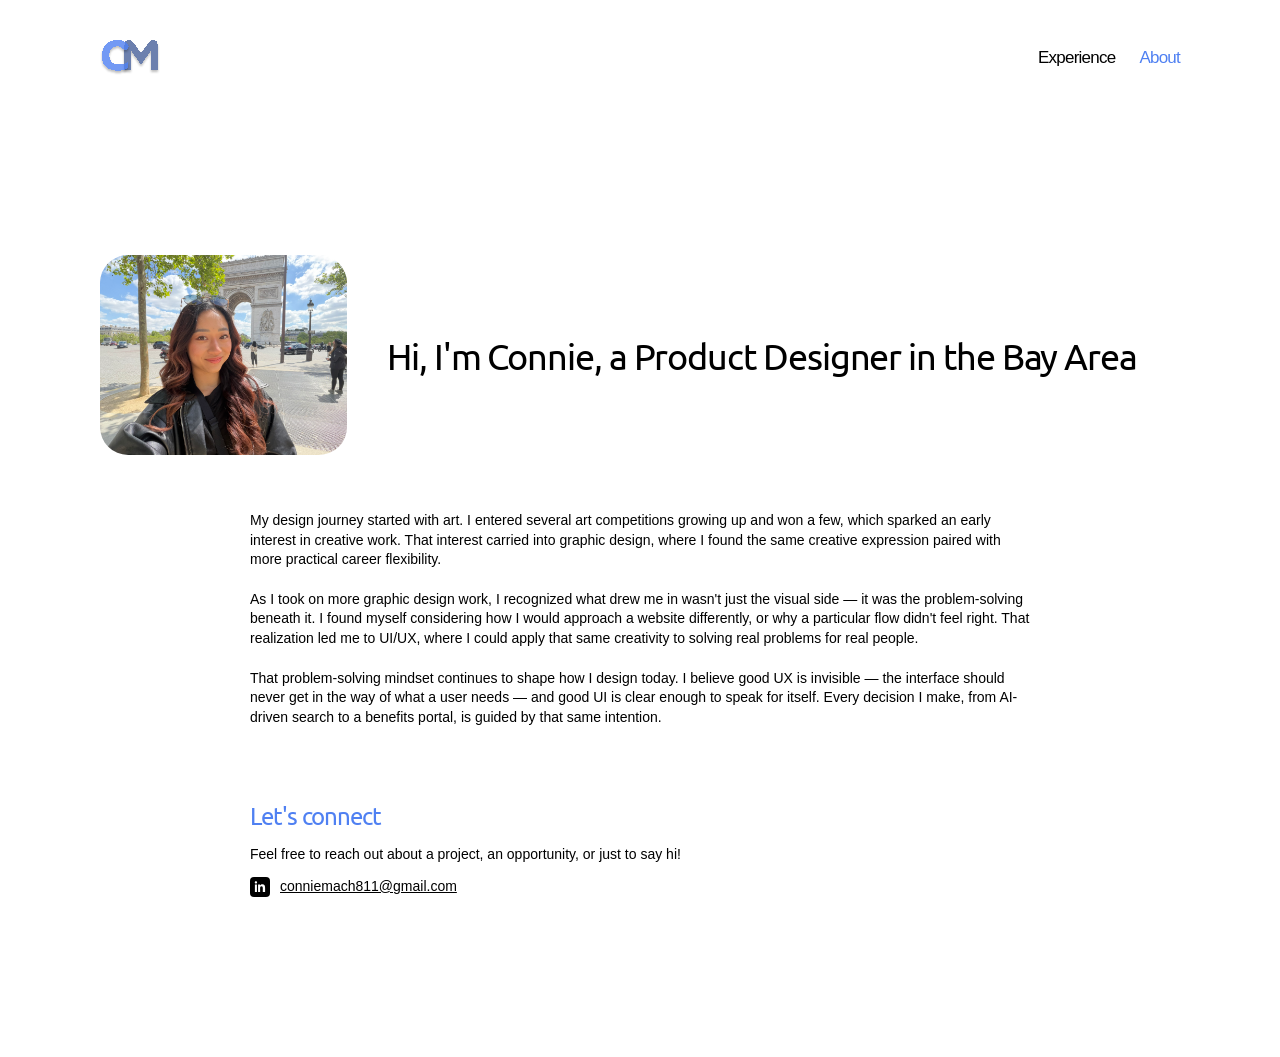
==== about.html @ 18883da5 "Add About page Intro with profile photo, bio paragraphs, and a connect section, matching the Figma /" ====
<!doctype html>
<html lang="en">
<head>
<meta charset="utf-8">
<meta name="viewport" content="width=device-width, initial-scale=1">
<title>About — Connie Mach</title>
<link rel="preconnect" href="https://fonts.googleapis.com">
<link rel="preconnect" href="https://fonts.gstatic.com" crossorigin>
<link href="https://fonts.googleapis.com/css2?family=Ubuntu:wght@400;500&display=swap" rel="stylesheet">
<link rel="stylesheet" href="design-system/tokens.css">
<link rel="stylesheet" href="design-system/components.css">
</head>
<body>

<site-nav active="about"></site-nav>

<main class="page">
  <section class="about-intro">
    <img class="about-intro__photo" src="assets/images/profile-photo.jpg" alt="Connie Mach">
    <h1 class="text-display">Hi, I'm Connie, a Product Designer in the Bay Area</h1>
  </section>

  <section class="about-body">
    <p class="text-body">My design journey started with art. I entered several art competitions growing up and won a few, which sparked an early interest in creative work. That interest carried into graphic design, where I found the same creative expression paired with more practical career flexibility.</p>
    <p class="text-body">As I took on more graphic design work, I recognized what drew me in wasn't just the visual side — it was the problem-solving beneath it. I found myself considering how I would approach a website differently, or why a particular flow didn't feel right. That realization led me to UI/UX, where I could apply that same creativity to solving real problems for real people.</p>
    <p class="text-body">That problem-solving mindset continues to shape how I design today. I believe good UX is invisible — the interface should never get in the way of what a user needs — and good UI is clear enough to speak for itself. Every decision I make, from AI-driven search to a benefits portal, is guided by that same intention.</p>
  </section>

  <section class="about-connect">
    <h2 class="text-heading2">Let's connect</h2>
    <p class="text-body">Feel free to reach out about a project, an opportunity, or just to say hi!</p>
    <div class="about-connect__row">
      <svg width="20" height="20" viewBox="0 0 20 20" fill="none" xmlns="http://www.w3.org/2000/svg">
        <rect width="20" height="20" rx="4" fill="#000"/>
        <path d="M6.94 7.5H4.9V15.1H6.94V7.5ZM5.92 6.6C6.58 6.6 7.1 6.08 7.1 5.42C7.1 4.76 6.58 4.24 5.92 4.24C5.27 4.24 4.75 4.76 4.75 5.42C4.75 6.08 5.27 6.6 5.92 6.6ZM15.1 15.1V10.94C15.1 8.9 14.65 7.34 12.27 7.34C11.13 7.34 10.36 7.96 10.05 8.55H10.02V7.5H8.08V15.1H10.12V11.29C10.12 10.29 10.31 9.32 11.55 9.32C12.77 9.32 12.79 10.46 12.79 11.35V15.1H15.1Z" fill="white"/>
      </svg>
      <a href="mailto:conniemach811@gmail.com" class="text-body">conniemach811@gmail.com</a>
    </div>
  </section>
</main>

<script src="design-system/components.js"></script>
</body>
</html>
---- design-system/tokens.css ----
:root {
  /* Colors */
  --color-bg: #FFFFFF;
  --color-text: #000000;
  --color-text-caption: #6B6B6B;
  --color-accent: #4F80F2;
  --color-accent-dark: #2E4A8C;
  --color-border-subtle: rgba(79, 128, 242, 0.2);
  --color-border-hover: rgba(46, 74, 140, 0.4);
  --color-card-bg: rgba(255, 255, 255, 0.1);

  /* Typography */
  --font-display: 'Ubuntu', sans-serif;
  --font-body: -apple-system, 'Avenir Next', 'Avenir', 'Helvetica Neue', sans-serif;

  --text-display-size: 36px;
  --text-display-line-height: 125%;
  --text-display-tracking: -1.08px;

  --text-body-size: 14px;
  --text-body-line-height: 140%;

  --text-link1-size: 24px;
  --text-link1-line-height: 103%;
  --text-link1-tracking: -1.08px;

  --text-link2-size: 16px;
  --text-link2-line-height: 103%;
  --text-link2-tracking: -0.72px;

  --text-caption-size: 14px;
  --text-caption-line-height: 125%;
  --text-caption-tracking: 0.28px;

  /* Spacing */
  --space-page-x: 100px;
  --space-section-gap: 40px;
  --space-hero-top: 240px;
  --space-hero-bottom: 120px;

  /* Radius / shadow */
  --radius-card: 20px;
  --radius-pill: 100px;
  --shadow-card: 0 0 8px 0 rgba(79, 128, 242, 0.15);
  --shadow-card-hover: 0 4px 8px 0 rgba(46, 74, 140, 0.25);

  --content-max-width: 1500px;
}
---- design-system/components.css ----
/* ---- base / reset ---- */
* { box-sizing: border-box; }
html, body {
  margin: 0;
  padding: 0;
  background: var(--color-bg);
  color: var(--color-text);
  font-family: var(--font-body);
}

/* ---- typography ---- */
.text-display {
  font-family: var(--font-display);
  font-size: var(--text-display-size);
  line-height: var(--text-display-line-height);
  letter-spacing: var(--text-display-tracking);
  font-weight: 400;
  margin: 0;
}

.text-body {
  font-family: var(--font-body);
  font-size: var(--text-body-size);
  line-height: var(--text-body-line-height);
  font-weight: 400;
  margin: 0;
  color: var(--color-text);
}

.text-caption {
  font-family: var(--font-body);
  font-size: var(--text-caption-size);
  line-height: var(--text-caption-line-height);
  letter-spacing: var(--text-caption-tracking);
  font-weight: 400;
  color: var(--color-text-caption);
  margin: 0;
}

.text-link1 {
  font-family: var(--font-body);
  font-size: var(--text-link1-size);
  line-height: var(--text-link1-line-height);
  letter-spacing: var(--text-link1-tracking);
  font-weight: 400;
}

.accent {
  color: var(--color-accent);
}

.text-heading2 {
  font-family: var(--font-display);
  font-size: 24px;
  line-height: 140%;
  letter-spacing: -1.08px;
  font-weight: 400;
  color: var(--color-accent);
  margin: 0;
}

/* ---- about ---- */
.about-intro {
  width: 100%;
  padding-top: 180px;
  display: flex;
  align-items: center;
  gap: 40px;
}

.about-intro__photo {
  width: 247px;
  height: 200px;
  border-radius: 28px;
  object-fit: cover;
  flex-shrink: 0;
}

.about-body {
  width: 100%;
  max-width: 780px;
  padding: 56px 0 0;
  display: flex;
  flex-direction: column;
  gap: 20px;
}

.about-connect {
  width: 100%;
  max-width: 780px;
  padding: 72px 0 160px;
  display: flex;
  flex-direction: column;
  gap: 12px;
}

.about-connect__row {
  display: flex;
  align-items: center;
  gap: 10px;
}

.about-connect__row img {
  width: 20px;
  height: 20px;
}

/* ---- page shell ---- */
.page {
  width: 1280px;
  max-width: 100%;
  margin: 0 auto;
  padding: 0 var(--space-page-x);
  display: flex;
  flex-direction: column;
  align-items: center;
}

/* ---- nav ---- */
site-nav {
  display: block;
  width: 100%;
}

.nav {
  width: 100%;
  max-width: 1280px;
  margin: 0 auto;
  padding: 40px var(--space-page-x) 0;
  display: flex;
  align-items: center;
  justify-content: space-between;
  box-sizing: border-box;
}

.nav__logo {
  display: flex;
  align-items: center;
}

.nav__logo img {
  height: 35px;
  width: auto;
  display: block;
}

.nav__links {
  display: flex;
  align-items: center;
  gap: 24px;
  list-style: none;
  margin: 0;
  padding: 0;
}

.nav__links a {
  font-family: var(--font-body);
  font-size: 17px;
  line-height: 103%;
  letter-spacing: -0.765px;
  font-weight: 400;
  color: var(--color-text);
  text-decoration: none;
}

.nav__links a:hover {
  color: var(--color-accent);
}

.nav__links a.is-active {
  color: var(--color-accent);
}

/* ---- button ---- */
.btn {
  display: inline-flex;
  align-items: center;
  justify-content: center;
  padding: 10px 20px;
  border-radius: var(--radius-pill);
  border: 1px solid var(--color-text);
  background: var(--color-bg);
  color: var(--color-text);
  font-family: var(--font-body);
  font-size: 16px;
  font-weight: 500;
  cursor: pointer;
  text-decoration: none;
  transition: background 0.2s ease, color 0.2s ease;
}

.btn:hover {
  background: var(--color-text);
  color: var(--color-bg);
}

/* ---- project card ---- */
.project-grid {
  width: 100%;
  display: flex;
  flex-direction: column;
  gap: var(--space-section-gap);
}

.project-row {
  display: flex;
  justify-content: space-between;
  align-items: flex-start;
  align-self: stretch;
  gap: var(--space-section-gap);
}

.project-card {
  display: flex;
  flex-direction: column;
  align-items: flex-start;
  gap: 28px;
  width: 520px;
  max-width: 1500px;
  padding: 24px;
  border-radius: var(--radius-card);
  border: 1px solid var(--color-border-subtle);
  background: var(--color-card-bg);
  box-shadow: var(--shadow-card);
  text-decoration: none;
  color: inherit;
  transition: border-color 0.25s ease, box-shadow 0.25s ease, transform 0.25s ease;
}

.project-card:hover {
  border-color: var(--color-border-hover);
  box-shadow: var(--shadow-card-hover);
  transform: translateY(-2px);
}

.project-card__tag {
  font-family: var(--font-body);
  font-size: var(--text-caption-size);
  line-height: var(--text-caption-line-height);
  letter-spacing: var(--text-caption-tracking);
  color: var(--color-text-caption);
}

.project-card__title {
  font-family: var(--font-body);
  font-size: var(--text-link1-size);
  line-height: var(--text-link1-line-height);
  letter-spacing: var(--text-link1-tracking);
  font-weight: 400;
  color: var(--color-text);
  margin: 0;
}

.project-card__image {
  width: 100%;
  border-radius: 12px;
  display: block;
  object-fit: cover;
}

/* ---- case study ---- */
.case-hero {
  width: 100%;
  padding-top: 180px;
  display: flex;
  flex-direction: column;
  gap: 24px;
}

.case-hero__eyebrow {
  font-family: var(--font-body);
  font-size: var(--text-caption-size);
  color: var(--color-text-caption);
}

.case-hero__title {
  font-family: var(--font-display);
  font-size: var(--text-display-size);
  line-height: var(--text-display-line-height);
  letter-spacing: var(--text-display-tracking);
  font-weight: 400;
  margin: 0;
}

.case-hero__image {
  width: 100%;
  max-height: 460px;
  object-fit: cover;
  object-position: top;
  border-radius: 12px;
  background: #fafafa;
}

.case-summary {
  width: 100%;
  display: flex;
  justify-content: space-between;
  align-items: flex-start;
  gap: 48px;
  padding: 48px 0;
  border-bottom: 1px solid rgba(0, 0, 0, 0.08);
}

.case-summary__intro {
  max-width: 620px;
}

.case-summary__meta {
  display: flex;
  gap: 48px;
  flex-shrink: 0;
}

.case-summary__meta-item h4 {
  font-family: var(--font-body);
  font-size: var(--text-caption-size);
  color: var(--color-text-caption);
  font-weight: 400;
  margin: 0 0 6px;
}

.case-summary__meta-item p {
  font-family: var(--font-body);
  font-size: var(--text-body-size);
  font-weight: 500;
  margin: 0;
  max-width: 160px;
}

.case-section {
  width: 100%;
  max-width: 780px;
  padding: 56px 0 0;
}

.case-section__heading {
  font-family: var(--font-body);
  font-size: 22px;
  font-weight: 500;
  margin: 0 0 16px;
  display: flex;
  align-items: center;
  gap: 8px;
}

.case-section__heading .accent {
  font-weight: 500;
}

.case-section p {
  font-family: var(--font-body);
  font-size: var(--text-body-size);
  line-height: var(--text-body-line-height);
  color: var(--color-text);
  margin: 0;
}

.case-columns {
  width: 100%;
  max-width: var(--content-max-width);
  padding: 56px 0 0;
  display: flex;
  gap: 32px;
}

.case-columns__col {
  flex: 1;
}

.case-columns__col h4 {
  font-family: var(--font-body);
  font-size: var(--text-caption-size);
  color: var(--color-text-caption);
  font-weight: 400;
  margin: 0 0 8px;
}

.case-columns__col p {
  font-family: var(--font-body);
  font-size: var(--text-body-size);
  line-height: var(--text-body-line-height);
  margin: 0;
}

.case-gallery {
  width: 100%;
  padding: 40px 0 120px;
}

.case-gallery img {
  width: 100%;
  border-radius: 12px;
  display: block;
}

.pagination {
  display: flex;
  align-items: center;
  gap: 4px;
  list-style: none;
  margin: 32px 0 0;
  padding: 0;
}

.pagination li {
  width: 32px;
  height: 32px;
  display: flex;
  align-items: center;
  justify-content: center;
  border-radius: 100px;
  font-family: var(--font-body);
  font-size: 14px;
  color: var(--color-text-caption);
}

.pagination li.is-active {
  background: var(--color-text);
  color: var(--color-bg);
}

/* ---- footer ---- */
.footer {
  width: 100%;
  background: #000;
  color: #fff;
  padding: 60px var(--space-page-x);
  box-sizing: border-box;
}
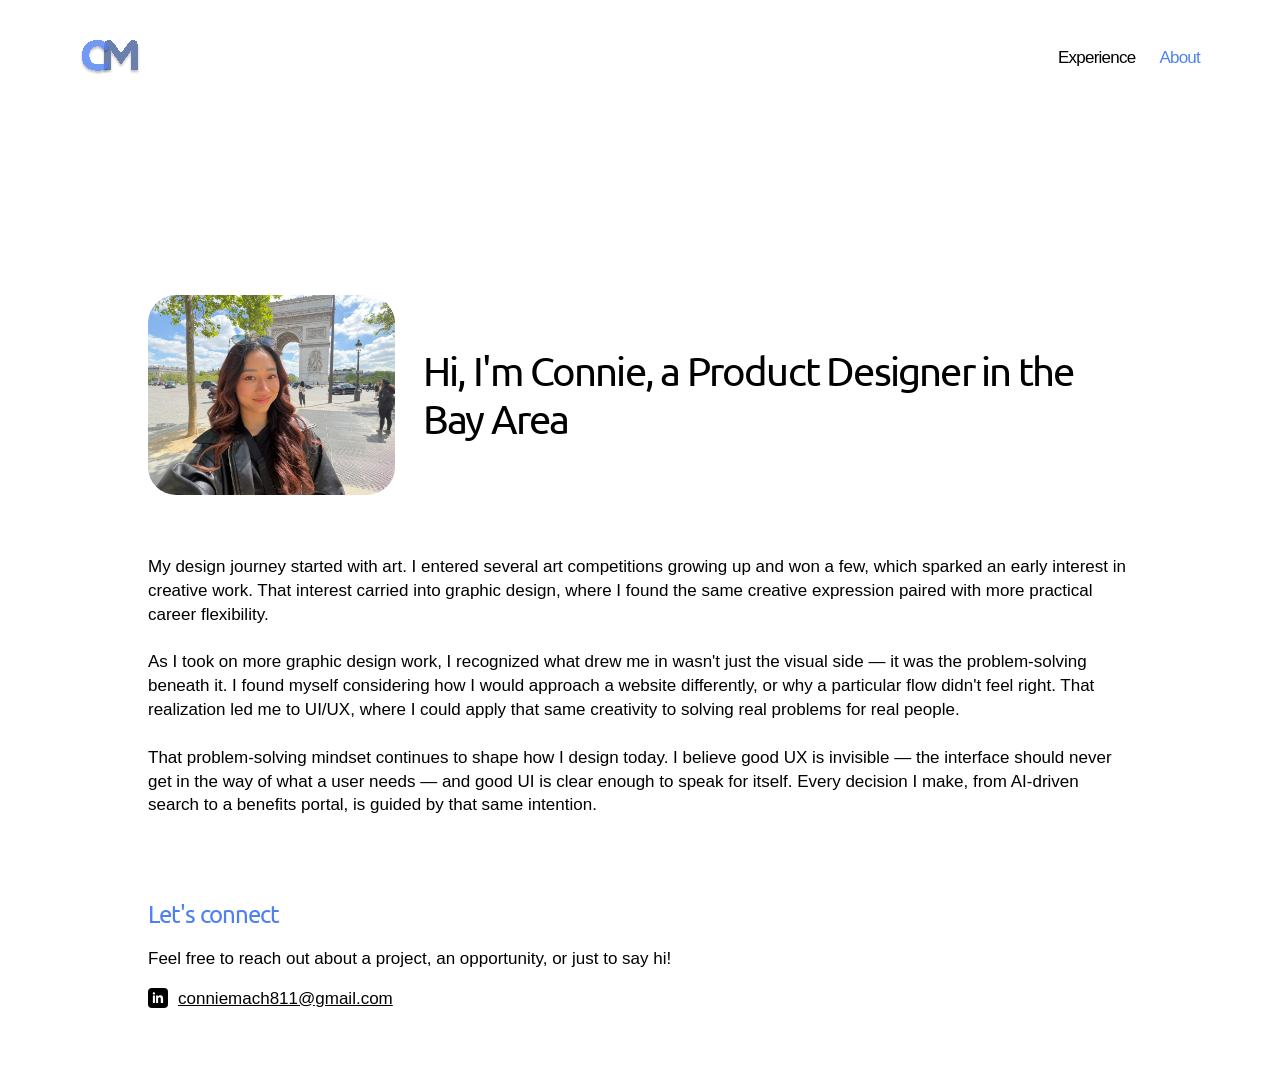
==== commit 73adbf0d: "QA pass: match layout, typography, and color tokens to Figma Deep pixel-perfect audit against Figma " ====
--- a/about.html
+++ b/about.html
@@ -12,9 +12,9 @@
 </head>
 <body>
 
-<site-nav active="about"></site-nav>
+<site-nav active="about" class="nav--inner"></site-nav>
 
-<main class="page">
+<main class="page page--wide">
   <section class="about-intro">
     <img class="about-intro__photo" src="assets/images/profile-photo.jpg" alt="Connie Mach">
     <h1 class="text-display">Hi, I'm Connie, a Product Designer in the Bay Area</h1>
--- a/design-system/tokens.css
+++ b/design-system/tokens.css
@@ -2,7 +2,8 @@
   /* Colors */
   --color-bg: #FFFFFF;
   --color-text: #000000;
-  --color-text-caption: #6B6B6B;
+  --color-text-caption: #6D7075;
+  --color-text-inactive: #8892A9;
   --color-accent: #4F80F2;
   --color-accent-dark: #2E4A8C;
   --color-border-subtle: rgba(79, 128, 242, 0.2);
@@ -13,16 +14,20 @@
   --font-display: 'Ubuntu', sans-serif;
   --font-body: -apple-system, 'Avenir Next', 'Avenir', 'Helvetica Neue', sans-serif;
 
-  --text-display-size: 36px;
-  --text-display-line-height: 125%;
-  --text-display-tracking: -1.08px;
+  --text-display-size: 40px;
+  --text-display-line-height: 120%;
+  --text-display-tracking: -1.8px;
 
-  --text-body-size: 14px;
+  --text-body-size: 17px;
   --text-body-line-height: 140%;
 
-  --text-link1-size: 24px;
+  --text-link1-size: 17px;
   --text-link1-line-height: 103%;
-  --text-link1-tracking: -1.08px;
+  --text-link1-tracking: -0.765px;
+
+  --text-heading-size: 32px;
+  --text-heading-line-height: 120%;
+  --text-heading-tracking: -1.44px;
 
   --text-link2-size: 16px;
   --text-link2-line-height: 103%;
@@ -41,7 +46,7 @@
   /* Radius / shadow */
   --radius-card: 20px;
   --radius-pill: 100px;
-  --shadow-card: 0 0 8px 0 rgba(79, 128, 242, 0.15);
+  --shadow-card: 0 0 8px 0 rgba(79, 128, 242, 0.10);
   --shadow-card-hover: 0 4px 8px 0 rgba(46, 74, 140, 0.25);
 
   --content-max-width: 1500px;
--- a/design-system/components.css
+++ b/design-system/components.css
@@ -59,13 +59,105 @@
   margin: 0;
 }
 
+/* ---- resume / experience ---- */
+.resume-header {
+  width: 100%;
+  padding-top: 200px;
+  display: flex;
+  flex-direction: column;
+  gap: 16px;
+}
+
+.resume-header__top {
+  display: flex;
+  justify-content: space-between;
+  align-items: baseline;
+  width: 100%;
+}
+
+.resume-header__name {
+  font-family: var(--font-display);
+  font-size: var(--text-display-size);
+  line-height: var(--text-display-line-height);
+  letter-spacing: var(--text-display-tracking);
+  font-weight: 400;
+  margin: 0;
+}
+
+.resume-header__links {
+  display: flex;
+  gap: 24px;
+}
+
+.resume-header__links a {
+  font-family: var(--font-body);
+  font-size: 16px;
+  font-weight: 500;
+  color: var(--color-accent);
+  text-decoration: underline;
+}
+
+.resume-header__intro {
+  max-width: 720px;
+  color: var(--color-text-caption);
+}
+
+.resume-list {
+  width: 100%;
+  max-width: 900px;
+  padding: 48px 0 20px;
+  display: flex;
+  flex-direction: column;
+  gap: 48px;
+}
+
+.resume-role__top {
+  display: flex;
+  justify-content: space-between;
+  align-items: baseline;
+  margin-bottom: 12px;
+}
+
+.resume-role__title {
+  font-family: var(--font-body);
+  font-size: 18px;
+  font-weight: 500;
+  color: var(--color-accent);
+}
+
+.resume-role__title .company {
+  color: var(--color-accent);
+}
+
+.resume-role__dates {
+  font-family: var(--font-body);
+  font-size: var(--text-caption-size);
+  color: var(--color-text-caption);
+  white-space: nowrap;
+}
+
+.resume-role ul {
+  margin: 0;
+  padding-left: 20px;
+  display: flex;
+  flex-direction: column;
+  gap: 8px;
+}
+
+.resume-role li {
+  font-family: var(--font-body);
+  font-size: var(--text-body-size);
+  line-height: var(--text-body-line-height);
+  color: var(--color-text);
+}
+
 /* ---- about ---- */
 .about-intro {
   width: 100%;
-  padding-top: 180px;
-  display: flex;
-  align-items: center;
-  gap: 40px;
+  padding: 200px 0 20px;
+  display: flex;
+  align-items: center;
+  gap: 28px;
 }
 
 .about-intro__photo {
@@ -78,20 +170,18 @@
 
 .about-body {
   width: 100%;
-  max-width: 780px;
-  padding: 56px 0 0;
-  display: flex;
-  flex-direction: column;
-  gap: 20px;
+  padding: 40px 0;
+  display: flex;
+  flex-direction: column;
+  gap: 24px;
 }
 
 .about-connect {
   width: 100%;
-  max-width: 780px;
-  padding: 72px 0 160px;
-  display: flex;
-  flex-direction: column;
-  gap: 12px;
+  padding: 40px 0 80px;
+  display: flex;
+  flex-direction: column;
+  gap: 16px;
 }
 
 .about-connect__row {
@@ -113,7 +203,25 @@
   padding: 0 var(--space-page-x);
   display: flex;
   flex-direction: column;
-  align-items: center;
+  align-items: flex-start;
+}
+
+/* /about, /projects, /experience use a wider side inset than Home */
+.page--wide {
+  --space-page-x: 148px;
+}
+
+/* /projects: spacing between top-level blocks comes from one uniform gap
+   instead of each section owning its own top padding */
+.page--gap-lg {
+  gap: 80px;
+  padding-bottom: 100px;
+}
+
+/* Home: gap between hero and each project-card row, plus bottom breathing room */
+.page--gap-md {
+  gap: 40px;
+  padding-bottom: 100px;
 }
 
 /* ---- nav ---- */
@@ -122,11 +230,16 @@
   width: 100%;
 }
 
+/* /about, /projects, /experience use a narrower nav inset than Home */
+site-nav.nav--inner {
+  --space-page-x: 80px;
+}
+
 .nav {
   width: 100%;
   max-width: 1280px;
   margin: 0 auto;
-  padding: 40px var(--space-page-x) 0;
+  padding: 40px var(--space-page-x) 20px;
   display: flex;
   align-items: center;
   justify-content: space-between;
@@ -155,9 +268,9 @@
 
 .nav__links a {
   font-family: var(--font-body);
-  font-size: 17px;
-  line-height: 103%;
-  letter-spacing: -0.765px;
+  font-size: var(--text-link1-size);
+  line-height: var(--text-link1-line-height);
+  letter-spacing: var(--text-link1-tracking);
   font-weight: 400;
   color: var(--color-text);
   text-decoration: none;
@@ -233,43 +346,58 @@
   transform: translateY(-2px);
 }
 
+.project-card__text {
+  display: flex;
+  flex-direction: column;
+  gap: 8px;
+  width: 100%;
+}
+
 .project-card__tag {
+  font-family: var(--font-body);
+  font-size: var(--text-link1-size);
+  line-height: var(--text-link1-line-height);
+  letter-spacing: var(--text-link1-tracking);
+  color: var(--color-text-caption);
+}
+
+.project-card__title {
+  font-family: var(--font-display);
+  font-size: var(--text-heading-size);
+  line-height: var(--text-heading-line-height);
+  letter-spacing: var(--text-heading-tracking);
+  font-weight: 400;
+  color: var(--color-text);
+  margin: 0;
+}
+
+.project-card__image {
+  width: 100%;
+  border-radius: 12px;
+  display: block;
+  object-fit: cover;
+}
+
+/* ---- case study ---- */
+.case-hero {
+  width: 100%;
+  padding-top: 180px;
+  display: flex;
+  flex-direction: column;
+  gap: 20px;
+}
+
+.case-hero__heading {
+  display: flex;
+  flex-direction: column;
+  gap: 4px;
+}
+
+.case-hero__eyebrow {
   font-family: var(--font-body);
   font-size: var(--text-caption-size);
   line-height: var(--text-caption-line-height);
   letter-spacing: var(--text-caption-tracking);
-  color: var(--color-text-caption);
-}
-
-.project-card__title {
-  font-family: var(--font-body);
-  font-size: var(--text-link1-size);
-  line-height: var(--text-link1-line-height);
-  letter-spacing: var(--text-link1-tracking);
-  font-weight: 400;
-  color: var(--color-text);
-  margin: 0;
-}
-
-.project-card__image {
-  width: 100%;
-  border-radius: 12px;
-  display: block;
-  object-fit: cover;
-}
-
-/* ---- case study ---- */
-.case-hero {
-  width: 100%;
-  padding-top: 180px;
-  display: flex;
-  flex-direction: column;
-  gap: 24px;
-}
-
-.case-hero__eyebrow {
-  font-family: var(--font-body);
-  font-size: var(--text-caption-size);
   color: var(--color-text-caption);
 }
 
@@ -284,10 +412,10 @@
 
 .case-hero__image {
   width: 100%;
-  max-height: 460px;
+  height: 400px;
   object-fit: cover;
   object-position: top;
-  border-radius: 12px;
+  border-radius: 20px;
   background: #fafafa;
 }
 
@@ -296,24 +424,40 @@
   display: flex;
   justify-content: space-between;
   align-items: flex-start;
-  gap: 48px;
-  padding: 48px 0;
-  border-bottom: 1px solid rgba(0, 0, 0, 0.08);
+  gap: 28px;
+  padding-top: 40px;
 }
 
 .case-summary__intro {
-  max-width: 620px;
+  max-width: 580px;
+  font-family: var(--font-display);
+  font-size: 24px;
+  line-height: 140%;
+  letter-spacing: -1.08px;
+  font-weight: 400;
+  color: var(--color-text);
+  margin: 0;
 }
 
 .case-summary__meta {
   display: flex;
-  gap: 48px;
+  gap: 28px;
   flex-shrink: 0;
 }
 
+.case-divider {
+  width: 100%;
+  height: 1px;
+  border: none;
+  background: rgba(0, 0, 0, 0.08);
+  margin: 0;
+}
+
 .case-summary__meta-item h4 {
   font-family: var(--font-body);
   font-size: var(--text-caption-size);
+  line-height: var(--text-caption-line-height);
+  letter-spacing: var(--text-caption-tracking);
   color: var(--color-text-caption);
   font-weight: 400;
   margin: 0 0 6px;
@@ -321,22 +465,29 @@
 
 .case-summary__meta-item p {
   font-family: var(--font-body);
-  font-size: var(--text-body-size);
-  font-weight: 500;
+  font-size: var(--text-caption-size);
+  line-height: var(--text-caption-line-height);
+  letter-spacing: var(--text-caption-tracking);
+  font-weight: 400;
   margin: 0;
   max-width: 160px;
 }
 
 .case-section {
   width: 100%;
-  max-width: 780px;
-  padding: 56px 0 0;
+  padding: 20px 0;
+}
+
+.case-section--results .case-section__heading {
+  margin-bottom: 20px;
 }
 
 .case-section__heading {
-  font-family: var(--font-body);
-  font-size: 22px;
-  font-weight: 500;
+  font-family: var(--font-display);
+  font-size: var(--text-heading-size);
+  line-height: var(--text-heading-line-height);
+  letter-spacing: var(--text-heading-tracking);
+  font-weight: 400;
   margin: 0 0 16px;
   display: flex;
   align-items: center;
@@ -344,7 +495,7 @@
 }
 
 .case-section__heading .accent {
-  font-weight: 500;
+  font-weight: 400;
 }
 
 .case-section p {
@@ -355,12 +506,53 @@
   margin: 0;
 }
 
+.case-process {
+  width: 100%;
+  padding: 60px 0 40px;
+}
+
+.case-process .case-section__heading {
+  margin-bottom: 28px;
+}
+
+.case-process__row {
+  display: flex;
+  align-items: flex-start;
+  gap: 48px;
+}
+
+.case-process__text {
+  flex: 1;
+  max-width: 580px;
+}
+
+.case-process__video-placeholder {
+  flex-shrink: 0;
+  width: 400px;
+  height: 250px;
+  border-radius: 12px;
+  background: #f2f2f2;
+  border: 1px dashed rgba(0, 0, 0, 0.2);
+  display: flex;
+  align-items: center;
+  justify-content: center;
+  color: var(--color-text-caption);
+  font-family: var(--font-body);
+  font-size: var(--text-caption-size);
+}
+
 .case-columns {
   width: 100%;
   max-width: var(--content-max-width);
-  padding: 56px 0 0;
-  display: flex;
-  gap: 32px;
+  padding: 0;
+  display: flex;
+  flex-direction: column;
+  gap: 28px;
+}
+
+.case-columns__row {
+  display: flex;
+  gap: 48px;
 }
 
 .case-columns__col {
@@ -370,6 +562,8 @@
 .case-columns__col h4 {
   font-family: var(--font-body);
   font-size: var(--text-caption-size);
+  line-height: var(--text-caption-line-height);
+  letter-spacing: var(--text-caption-tracking);
   color: var(--color-text-caption);
   font-weight: 400;
   margin: 0 0 8px;
@@ -383,40 +577,41 @@
 }
 
 .case-gallery {
-  width: 100%;
-  padding: 40px 0 120px;
+  /* bleeds past the page's 148px side padding to reach the frame edge */
+  width: calc(100% + 296px);
+  margin: 0 -148px;
+  padding: 0;
 }
 
 .case-gallery img {
   width: 100%;
-  border-radius: 12px;
   display: block;
 }
 
 .pagination {
   display: flex;
   align-items: center;
-  gap: 4px;
+  gap: 10px;
   list-style: none;
   margin: 32px 0 0;
-  padding: 0;
+  padding: 4px 16px;
+  border-radius: 40px;
+  background: rgba(255, 255, 255, 0.10);
+  box-shadow: 0 0 12px 0 rgba(0, 0, 0, 0.08);
 }
 
 .pagination li {
-  width: 32px;
-  height: 32px;
-  display: flex;
-  align-items: center;
-  justify-content: center;
-  border-radius: 100px;
-  font-family: var(--font-body);
-  font-size: 14px;
-  color: var(--color-text-caption);
+  padding: 4px 8px;
+  font-family: var(--font-body);
+  font-size: var(--text-link1-size);
+  line-height: var(--text-link1-line-height);
+  letter-spacing: var(--text-link1-tracking);
+  text-align: center;
+  color: var(--color-text-inactive);
 }
 
 .pagination li.is-active {
-  background: var(--color-text);
-  color: var(--color-bg);
+  color: var(--color-text);
 }
 
 /* ---- footer ---- */
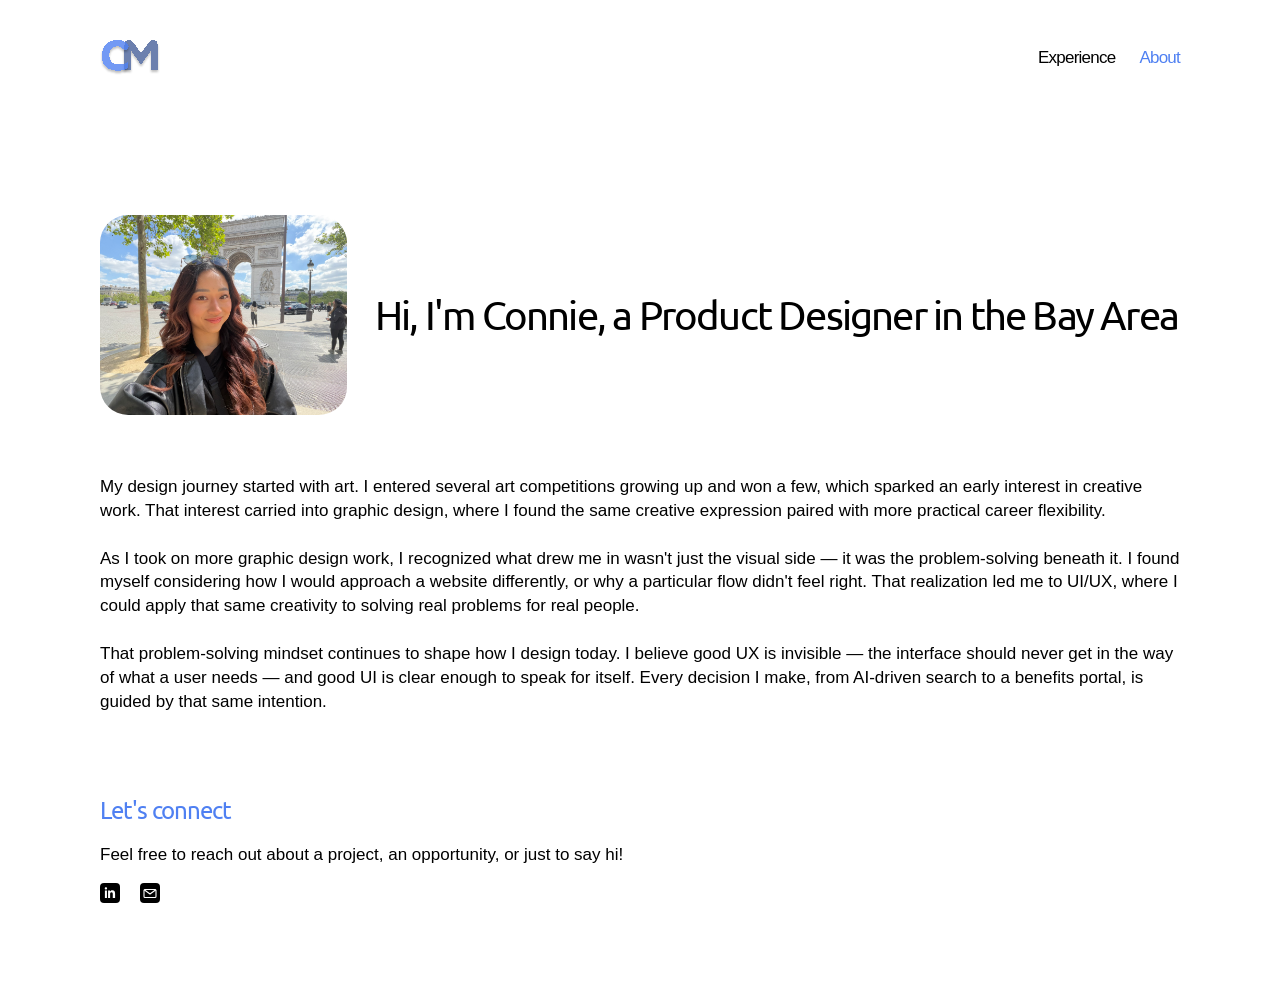
==== commit 8128db02: "Add icon CTAs with tooltips, scroll-reveal, and spacing/type polish Replace text links with icon bad" ====
--- a/about.html
+++ b/about.html
@@ -12,29 +12,37 @@
 </head>
 <body>
 
-<site-nav active="about" class="nav--inner"></site-nav>
+<site-nav active="about"></site-nav>
 
-<main class="page page--wide">
-  <section class="about-intro">
+<main class="page">
+  <section class="about-intro reveal">
     <img class="about-intro__photo" src="assets/images/profile-photo.jpg" alt="Connie Mach">
     <h1 class="text-display">Hi, I'm Connie, a Product Designer in the Bay Area</h1>
   </section>
 
-  <section class="about-body">
+  <section class="about-body reveal">
     <p class="text-body">My design journey started with art. I entered several art competitions growing up and won a few, which sparked an early interest in creative work. That interest carried into graphic design, where I found the same creative expression paired with more practical career flexibility.</p>
     <p class="text-body">As I took on more graphic design work, I recognized what drew me in wasn't just the visual side — it was the problem-solving beneath it. I found myself considering how I would approach a website differently, or why a particular flow didn't feel right. That realization led me to UI/UX, where I could apply that same creativity to solving real problems for real people.</p>
     <p class="text-body">That problem-solving mindset continues to shape how I design today. I believe good UX is invisible — the interface should never get in the way of what a user needs — and good UI is clear enough to speak for itself. Every decision I make, from AI-driven search to a benefits portal, is guided by that same intention.</p>
   </section>
 
-  <section class="about-connect">
+  <section class="about-connect reveal">
     <h2 class="text-heading2">Let's connect</h2>
     <p class="text-body">Feel free to reach out about a project, an opportunity, or just to say hi!</p>
     <div class="about-connect__row">
-      <svg width="20" height="20" viewBox="0 0 20 20" fill="none" xmlns="http://www.w3.org/2000/svg">
-        <rect width="20" height="20" rx="4" fill="#000"/>
-        <path d="M6.94 7.5H4.9V15.1H6.94V7.5ZM5.92 6.6C6.58 6.6 7.1 6.08 7.1 5.42C7.1 4.76 6.58 4.24 5.92 4.24C5.27 4.24 4.75 4.76 4.75 5.42C4.75 6.08 5.27 6.6 5.92 6.6ZM15.1 15.1V10.94C15.1 8.9 14.65 7.34 12.27 7.34C11.13 7.34 10.36 7.96 10.05 8.55H10.02V7.5H8.08V15.1H10.12V11.29C10.12 10.29 10.31 9.32 11.55 9.32C12.77 9.32 12.79 10.46 12.79 11.35V15.1H15.1Z" fill="white"/>
-      </svg>
-      <a href="mailto:conniemach811@gmail.com" class="text-body">conniemach811@gmail.com</a>
+      <a href="https://www.linkedin.com/" target="_blank" rel="noopener" class="icon-link" aria-label="LinkedIn" data-tooltip="LinkedIn Profile">
+        <svg width="20" height="20" viewBox="0 0 20 20" fill="none" xmlns="http://www.w3.org/2000/svg">
+          <rect width="20" height="20" rx="4" fill="#000"/>
+          <path d="M6.94 7.5H4.9V15.1H6.94V7.5ZM5.92 6.6C6.58 6.6 7.1 6.08 7.1 5.42C7.1 4.76 6.58 4.24 5.92 4.24C5.27 4.24 4.75 4.76 4.75 5.42C4.75 6.08 5.27 6.6 5.92 6.6ZM15.1 15.1V10.94C15.1 8.9 14.65 7.34 12.27 7.34C11.13 7.34 10.36 7.96 10.05 8.55H10.02V7.5H8.08V15.1H10.12V11.29C10.12 10.29 10.31 9.32 11.55 9.32C12.77 9.32 12.79 10.46 12.79 11.35V15.1H15.1Z" fill="white"/>
+        </svg>
+      </a>
+      <a href="mailto:conniemach811@gmail.com" class="icon-link" aria-label="Email Connie Mach" data-tooltip="Email Me">
+        <svg width="20" height="20" viewBox="0 0 20 20" fill="none" xmlns="http://www.w3.org/2000/svg">
+          <rect width="20" height="20" rx="4" fill="#000"/>
+          <path d="M5 6.5H15C15.5523 6.5 16 6.94772 16 7.5V13.5C16 14.0523 15.5523 14.5 15 14.5H5C4.44772 14.5 4 14.0523 4 13.5V7.5C4 6.94772 4.44772 6.5 5 6.5Z" stroke="white" stroke-width="1.1"/>
+          <path d="M4.5 7L10 11L15.5 7" stroke="white" stroke-width="1.1" stroke-linecap="round" stroke-linejoin="round"/>
+        </svg>
+      </a>
     </div>
   </section>
 </main>
--- a/design-system/tokens.css
+++ b/design-system/tokens.css
@@ -40,7 +40,7 @@
   /* Spacing */
   --space-page-x: 100px;
   --space-section-gap: 40px;
-  --space-hero-top: 240px;
+  --space-hero-top: 120px;
   --space-hero-bottom: 120px;
 
   /* Radius / shadow */
--- a/design-system/components.css
+++ b/design-system/components.css
@@ -1,3 +1,14 @@
+/* ---- scroll reveal ---- */
+.reveal {
+  opacity: 0;
+  transition: opacity 300ms cubic-bezier(0.16, 1, 0.3, 1) 0ms;
+}
+
+.reveal.is-visible {
+  opacity: 1;
+  transition: opacity 1800ms cubic-bezier(0.22, 1, 0.36, 1) 120ms;
+}
+
 /* ---- base / reset ---- */
 * { box-sizing: border-box; }
 html, body {
@@ -62,7 +73,7 @@
 /* ---- resume / experience ---- */
 .resume-header {
   width: 100%;
-  padding-top: 200px;
+  padding-top: 120px;
   display: flex;
   flex-direction: column;
   gap: 16px;
@@ -86,26 +97,17 @@
 
 .resume-header__links {
   display: flex;
-  gap: 24px;
-}
-
-.resume-header__links a {
-  font-family: var(--font-body);
-  font-size: 16px;
-  font-weight: 500;
-  color: var(--color-accent);
-  text-decoration: underline;
+  align-items: center;
+  gap: 12px;
 }
 
 .resume-header__intro {
-  max-width: 720px;
   color: var(--color-text-caption);
 }
 
 .resume-list {
   width: 100%;
-  max-width: 900px;
-  padding: 48px 0 20px;
+  padding: 48px 0 60px;
   display: flex;
   flex-direction: column;
   gap: 48px;
@@ -120,41 +122,47 @@
 
 .resume-role__title {
   font-family: var(--font-body);
-  font-size: 18px;
-  font-weight: 500;
-  color: var(--color-accent);
-}
-
-.resume-role__title .company {
-  color: var(--color-accent);
-}
-
-.resume-role__dates {
-  font-family: var(--font-body);
-  font-size: var(--text-caption-size);
-  color: var(--color-text-caption);
-  white-space: nowrap;
-}
-
-.resume-role ul {
-  margin: 0;
-  padding-left: 20px;
-  display: flex;
-  flex-direction: column;
-  gap: 8px;
-}
-
-.resume-role li {
-  font-family: var(--font-body);
   font-size: var(--text-body-size);
   line-height: var(--text-body-line-height);
+  font-weight: 600;
+  color: var(--color-accent);
+}
+
+.resume-role__title .company {
+  font-weight: 400;
+  color: #797979;
+}
+
+.resume-role__dates {
+  font-family: var(--font-body);
+  font-size: var(--text-caption-size);
+  line-height: var(--text-caption-line-height);
+  letter-spacing: var(--text-caption-tracking);
+  font-weight: 400;
+  color: var(--color-text-caption);
+  opacity: 0.7;
+  white-space: nowrap;
+}
+
+.resume-role ul {
+  margin: 0;
+  padding-left: 20px;
+  display: flex;
+  flex-direction: column;
+  gap: 8px;
+}
+
+.resume-role li {
+  font-family: var(--font-body);
+  font-size: var(--text-body-size);
+  line-height: var(--text-body-line-height);
   color: var(--color-text);
 }
 
 /* ---- about ---- */
 .about-intro {
   width: 100%;
-  padding: 200px 0 20px;
+  padding: 120px 0 20px;
   display: flex;
   align-items: center;
   gap: 28px;
@@ -187,12 +195,47 @@
 .about-connect__row {
   display: flex;
   align-items: center;
-  gap: 10px;
+  gap: 20px;
 }
 
 .about-connect__row img {
   width: 20px;
   height: 20px;
+}
+
+.icon-link {
+  display: flex;
+  position: relative;
+  line-height: 0;
+}
+
+.icon-link:hover svg {
+  opacity: 0.7;
+}
+
+.icon-link[data-tooltip]::after {
+  content: attr(data-tooltip);
+  position: absolute;
+  bottom: calc(100% + 8px);
+  left: 50%;
+  transform: translateX(-50%);
+  background: rgba(90, 93, 99, 0.45);
+  backdrop-filter: blur(6px);
+  -webkit-backdrop-filter: blur(6px);
+  color: #fff;
+  font-family: var(--font-body);
+  font-size: 12px;
+  line-height: 1.4;
+  white-space: nowrap;
+  padding: 6px 10px;
+  border-radius: 6px;
+  opacity: 0;
+  pointer-events: none;
+  transition: opacity 0.15s ease;
+}
+
+.icon-link[data-tooltip]:hover::after {
+  opacity: 1;
 }
 
 /* ---- page shell ---- */
@@ -206,11 +249,6 @@
   align-items: flex-start;
 }
 
-/* /about, /projects, /experience use a wider side inset than Home */
-.page--wide {
-  --space-page-x: 148px;
-}
-
 /* /projects: spacing between top-level blocks comes from one uniform gap
    instead of each section owning its own top padding */
 .page--gap-lg {
@@ -228,11 +266,6 @@
 site-nav {
   display: block;
   width: 100%;
-}
-
-/* /about, /projects, /experience use a narrower nav inset than Home */
-site-nav.nav--inner {
-  --space-page-x: 80px;
 }
 
 .nav {
@@ -381,7 +414,7 @@
 /* ---- case study ---- */
 .case-hero {
   width: 100%;
-  padding-top: 180px;
+  padding-top: 120px;
   display: flex;
   flex-direction: column;
   gap: 20px;
